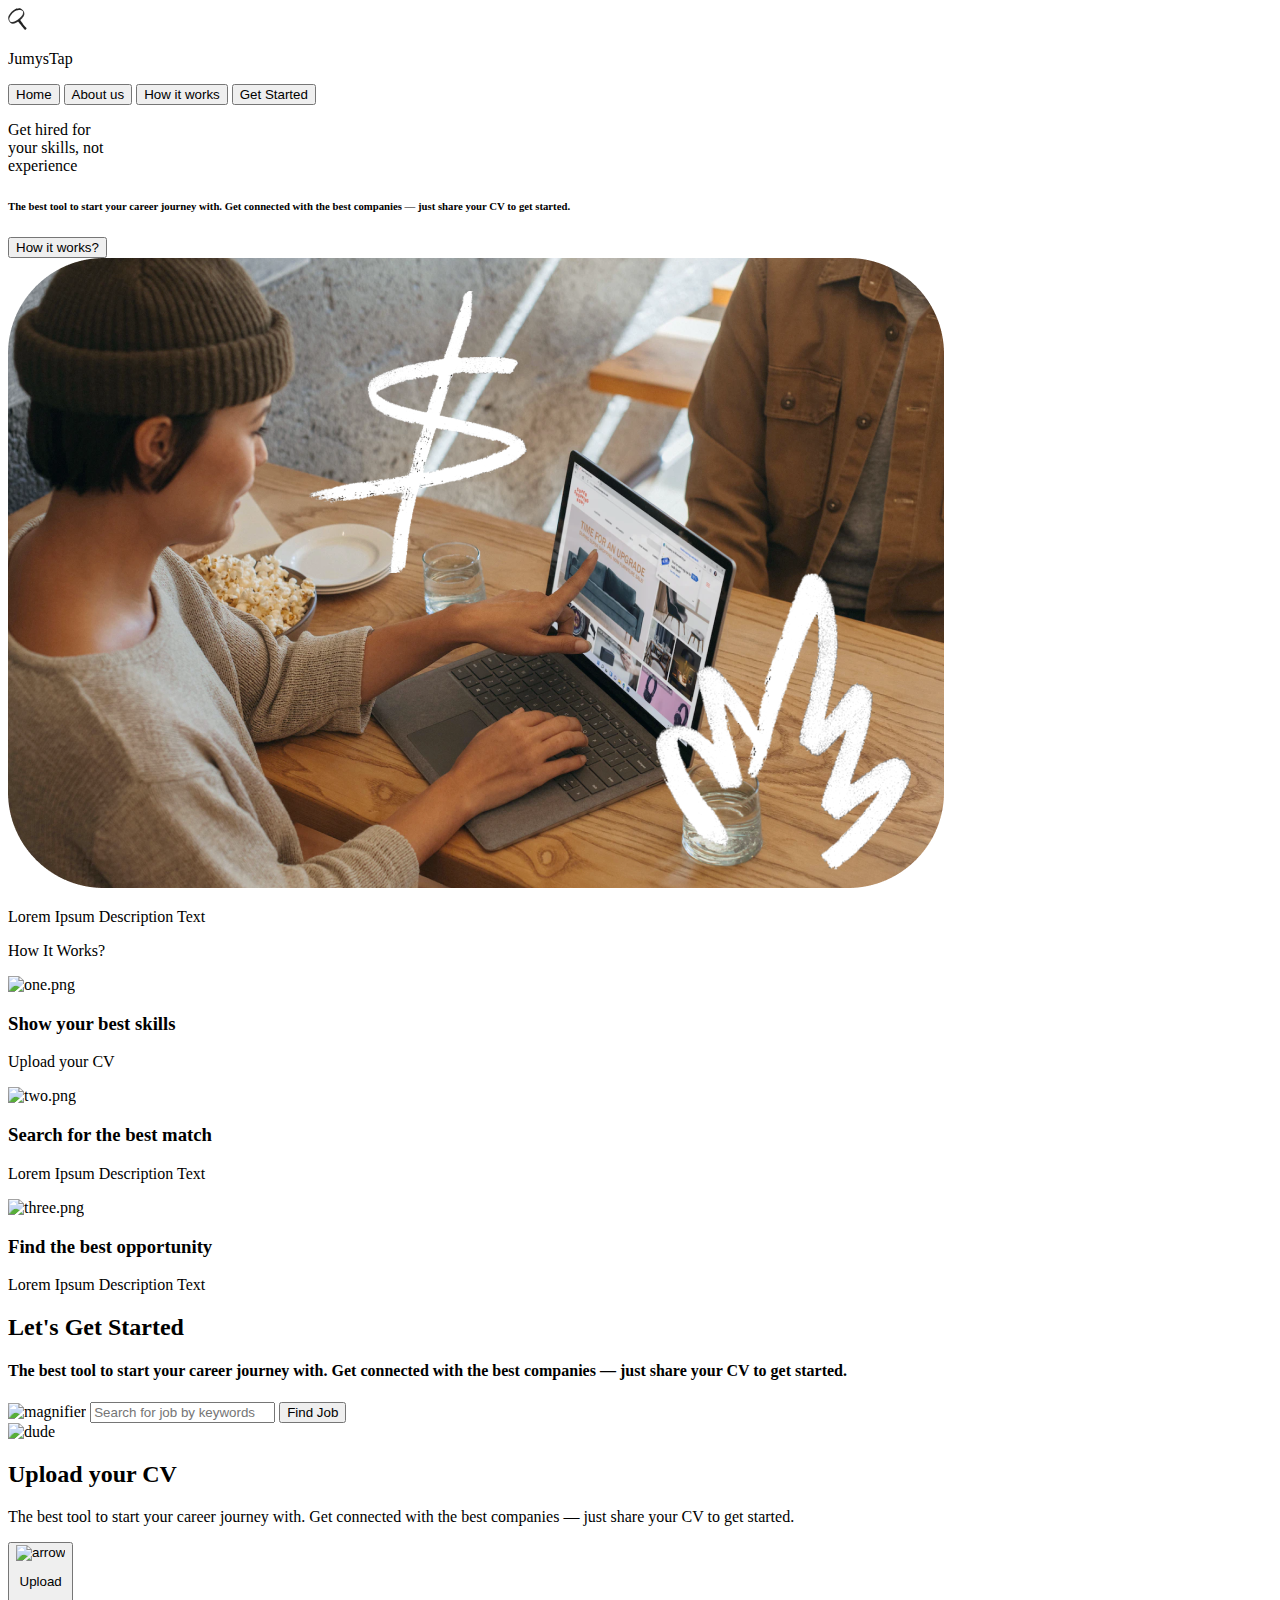
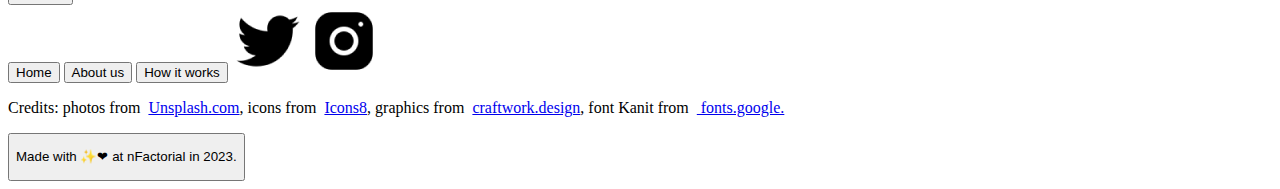
==== index.html @ 461e24a7 "deleted edits from my daughter" ====
<!DOCTYPE html>
<html>

<head>
    <meta charset="UTF-8" />
    <meta http-equiv="X-UA-Compatible" content="IE=edge" />
    <meta name="viewport" content="width=device-width, initial-scale=1.0" />
    <title>JumysTap</title>
    <link rel="stylesheet" href="/style.css">
    <link rel="stylesheet" href="/project2-mediaquery.css">
</head>

<body>
    <section class="section-welcome">
        <div class="navbar">
            <div class="nav-logo">
                <img src="./assets/magnifier 1.png" alt="magnifier">
                <p class="text">JumysTap</p>
            </div>
            <div class="nav-buttons">
                <button class="home">Home</button>
                <button class="about-us">About us</button>
                <button class="how-it-works">How it works</button>
                <button class="get-started">Get Started</button>
            </div>
        </div>
        <div class="description">
            <div class="info">
                <p class="get-hired-text">Get hired for <br> your skills, not<br> experience
                </p>
                <h6 class="best-tool-text">The best tool to start your career journey with. Get connected
                    with the best companies — just share your CV to get started.
                </h6>
                <div class="how-it-works-button">
                    <button >How it works?</button>
                </div>
            </div>
            <img class="visual" src="/assets/VisualContent1.png" alt="VisualContent">            
        </div>
    </section>
    <section class="section-how-it-works">
        <div class="how-it-works">
            <div class="text-box">
                <p class="small-text">Lorem Ipsum Description Text</p>
                <p class="upper-text">How It Works?</p>
            </div>
            <div class="steps">
                <div class="first-step">
                    <img src="/assets/1.png" alt="one.png">
                    <h3 class="title1">Show your best skills</h3>
                    <p class="description1">Upload your CV</p>
                </div>
                <div class="second-step">
                    <img src="/assets/2.png" alt="two.png">
                    <h3 class="title2">Search for the best match</h3>
                    <p class="description2">Lorem Ipsum Description Text</p>
                </div>
                <div class="third-step">
                    <img src="/assets/3.png" alt="three.png">
                    <h3 class="title3">Find the best opportunity</h3>
                    <p class="description3">Lorem Ipsum Description Text</p>
                </div>
            </div>
        </div>
    </section>
    <section class="section-input">
        <div class="input-field">
            <h2>Let's Get Started</h2>
            <h4>The best tool to start your career journey with. Get connected with the best companies — just share
                your CV to get started.</h4>
            <div class="input-part">
                <img src="/assets/TextField.png" alt="magnifier">
                <input type="text" name="" placeholder="Search for job by keywords" />
                <input type="submit" name="" value="Find Job">
            </div>
        </div>
    </section>
    <section class="section-CV-submission">
        <div class="CV-submission">
            <img class="visual2" src="/assets/dude.png" alt="dude">
            <div class="text-part">
                <h2>Upload your CV</h2>
                <p>The best tool to start your career journey with. Get connected with the best companies — just
                    share your CV to get started.</p>
                <button>
                    <img src="/assets/Upward Arrow.png" alt="arrow">
                    <p>Upload</p>
                </button>
            </div>
        </div>
    </section>
    <section class="section-footer">
        <div class="footer">
                <div class="links">
                    <div class="menu">
                        <button class="home-footer">Home</button>
                        <button class="about-us-footer">About us</button>
                        <button class="how-it-works-footer">How it works</button>
                        <img src="/assets/Twitter.png" alt="twitter">
                        <img src="/assets/Instagram.png" alt="instagram">
                    </div>
                    
                        <p>Credits: photos from &nbsp<a href="https://unsplash.com/@surface">Unsplash.com</a>, icons from &nbsp<a href="https://icons8.com/">Icons8</a>, graphics from &nbsp<a href="https://craftwork.design/checkout/purchase-confirmation/?payment_key=a3ba0d28aa30dfd691cd535acb1f4228">craftwork.design</a>, font Kanit from &nbsp<a href="https://fonts.google.com/specimen/Kanit"> fonts.google.</a></p>
                    
                </div>
                <div class="made-with-love">
                    <button>
                        <p>Made with ✨❤ at nFactorial in 2023.</p>
                    </button>
                </div>
        </div>
    </section>
</body>

</html>
---- project2-mediaquery.css ----
@media only screen and (max-width: 820px) {
    body {
        width: 100%;
    }

    /* section one */
    .navbar {
        width: 90%;
        padding: 5% 5%;
    }

    .nav-logo {
        width: 30%;        
    }

    .nav-logo img {
        height: 24px;
        width: 24px;
        margin-right: 10px;
    }

    .nav-logo .text {
        margin: 0;
    }

    .nav-buttons {
        width: 30%;
        margin: 0 0 0 25%;
    }

    .nav-buttons .home {
        display: none;
    }

    .nav-buttons .about-us {
        display: none;
    }

    .nav-buttons .how-it-works {
        display: none;
    }

    .description {
        padding: 9% 7%;
        flex-direction: column-reverse;
    }

    .description .info {
        width: 86%;
        margin: 0;
    }

    .description .info .get-hired-text {
        width: 100%;
        font-size: 32px;
        line-height: 120%;
        text-align: center;
        justify-content: center;
        margin-top: 15%;
    }

    .description .info .best-tool-text {
        width: 100%;
        font-size: 12px;
        line-height: 18px;
        text-align: center;
        margin: 7% 0 14% 0;
    }

    .description .info .how-it-works-button {
        width: 100%;
    }

    .description .visual {
        width: 87%;
        height: 58%;
    }

    /* section two */

    .section-how-it-works .how-it-works {
        padding: 15% 7%;
    }

    .text-box {
        margin-bottom: 15%;
        width: 100%;
    
    }

    .text-box .small-text {
        margin-bottom: 3%;
    }
    
    .text-box .upper-text {
        font-size: 32px;
    }

    .steps {
        flex-direction: column;
        width: 100%;
    }

    .steps .first-step {
        width: 100%;
        margin-bottom: 13%;
    }
    
    
    .steps .second-step {
        width: 100%;
        margin-bottom: 13%;
    }
    
    .steps .third-step {
        width: 100%;
    }

    .steps img {
        height: 42px;
        width: 42px;
    }

    .steps h3 {
        font-size: 20px;
        line-height: 24px;
        margin-top: 8%;
        margin-bottom: 4%;
    }
    
    .steps p {
        font-size: 14px;
        line-height: 18px;
    }

    /* Section three */

    .section-input {
        padding: 15% 7%;        
    }

    .section-input .input-field {
        width: 100%;
    }

    .section-input .input-field .lets-get-started-text {
        margin: 0 0 32px 0;
    }

    .section-input .input-field h2 {
        justify-content: center;
        width: 100%;
        font-size: 24px;
        line-height: 120%;
        margin: 0 0 10% 0;
    }

    .section-input .input-field h4 {
        text-align: center;
        font-size: 15px;
        line-height: 18px;
        margin: 0 0 10% 0;
    }

    .section-input .input-field .input-part {
        flex-direction: column;
        align-items: center;
        width: 100%;
    }

    .input-part img {
        display: none;
    }

    .section-input .input-field .input-part input[type="text"] {
        width: 312px;
        margin: 0 0 10% 0;
        background: url(/assets/TextField.png) no-repeat scroll 13px 13px;
        background-color: #fff;
    }
    
    /* Section four */

    .section-CV-submission {
        padding: 17% 7%;
        /* width: 100%; */
    }

    .CV-submission {
        flex-direction: column;
        /* width: 86%; */
    }

    .CV-submission .visual2 {
        width: 100%;
        height: 67%;
        border-radius: 32px;
        margin: 0 0 35% 0;
    }
    
    .CV-submission .text-part h2 {
        font-size: 24px;
        line-height: 120%;
        margin: 0 0 10% 0;
    }
    
    .CV-submission .text-part p {
        font-size: 14px;
        line-height: 18px;
        margin: 0 0 10% 0;
    }

    /* Footer */
    
    .footer {
        padding: 10% 7% 10% 7%;
        gap: 0;
        /* height: 620px; */
    }

    .footer .links {
        flex-direction: column;
    }

    .footer .links .menu {
        flex-direction: column;
        align-items: flex-start;
    }

    .footer .links .menu .about-us-footer {
        margin: 16px 0 0 0;
    }
    
     .footer .links .menu .how-it-works-footer {
        margin: 16px 0 0 0;
    }

    .footer .links .menu img {
        width: 24px;
        height: 24px;
        margin: 16px 12px 0 12px;
    }
    
    .footer .links .credits {
        display: flex;
        flex-direction: row;
        justify-content: flex-start;
        align-items: center;
        text-align: left;
        padding: 0px;
    }

    .footer .links  p {
        font-size: 15px;
        line-height: 24px;
        padding: 10% 0 10% 0;
        margin: 0;
        display: inline-block;
    }

    .footer .made-with-love {
        width: 100%;
    }

    .footer .made-with-love button {
        justify-content: flex-start;
    }
}
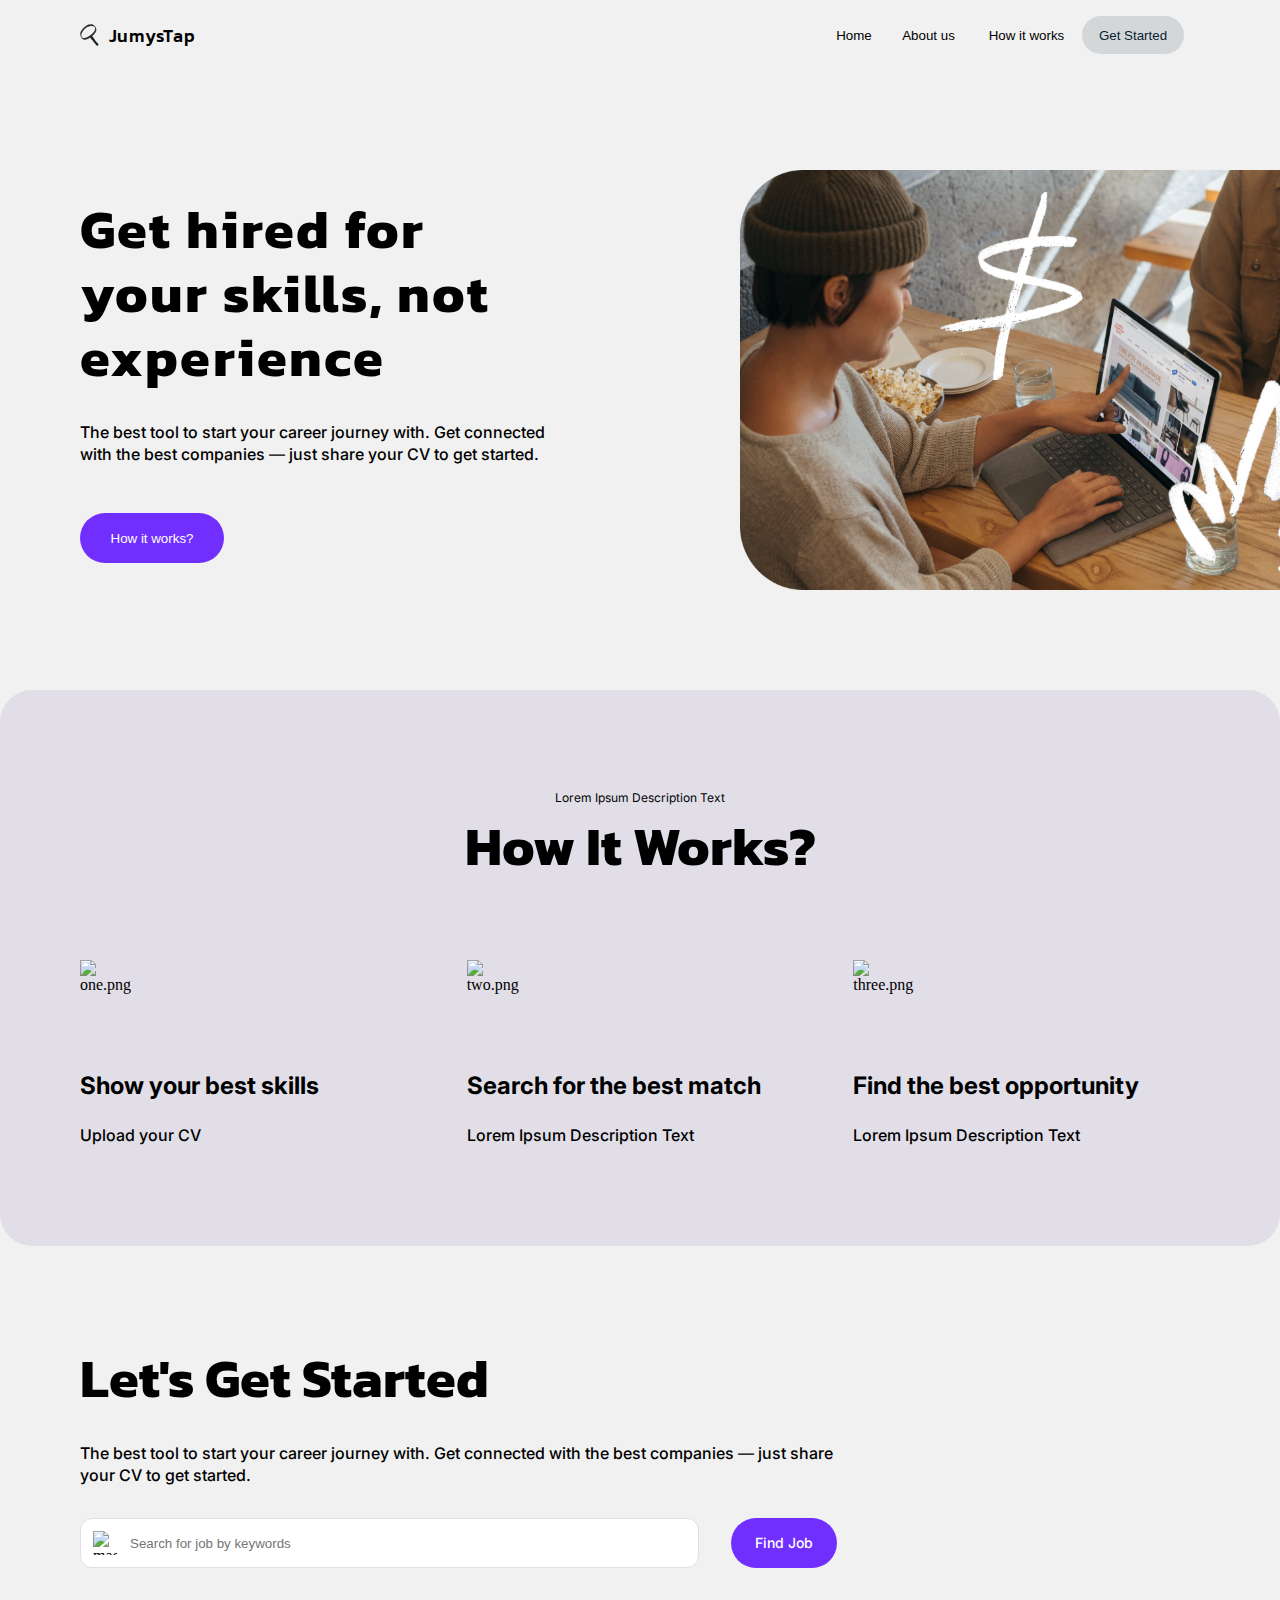
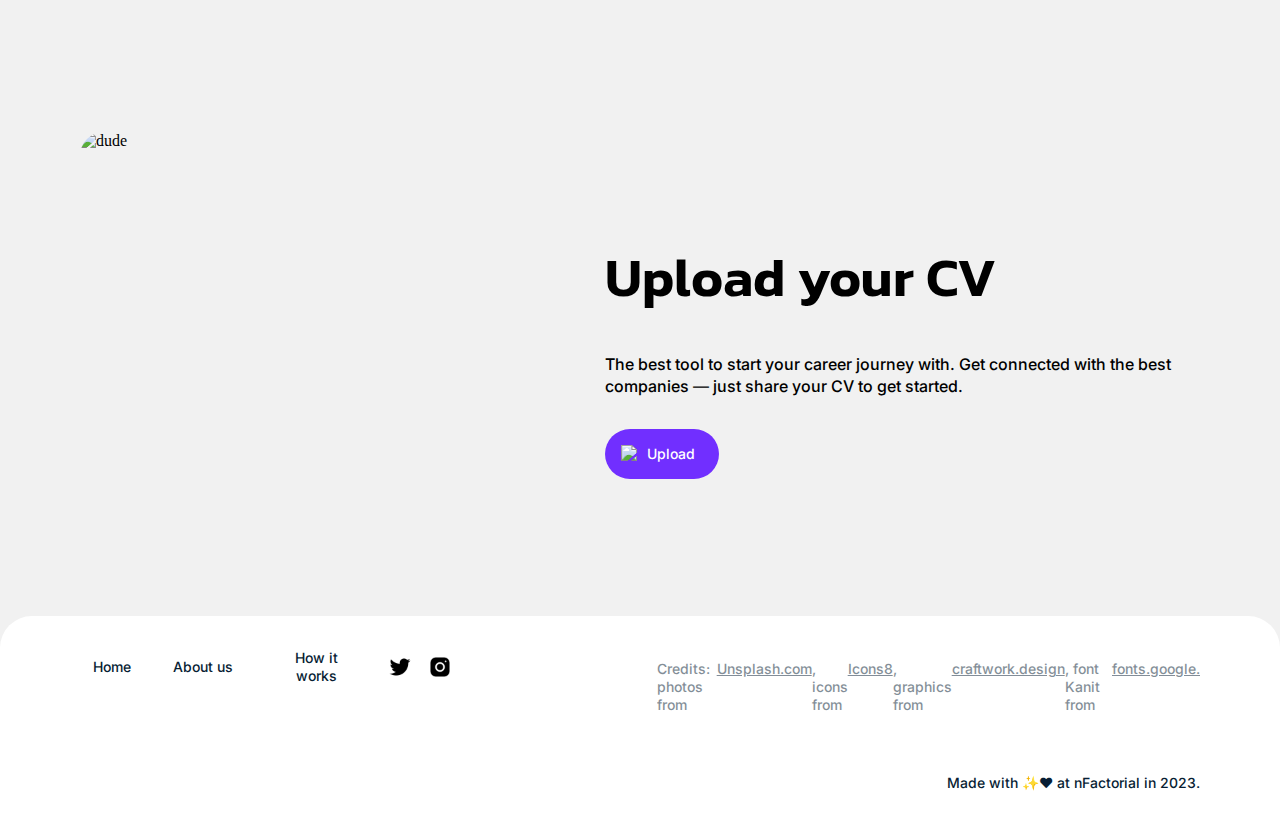
==== commit 49fcf499: "deleted css file for media queries" ====
--- a/index.html
+++ b/index.html
@@ -7,7 +7,6 @@
     <meta name="viewport" content="width=device-width, initial-scale=1.0" />
     <title>JumysTap</title>
     <link rel="stylesheet" href="/style.css">
-    <link rel="stylesheet" href="/project2-mediaquery.css">
 </head>
 
 <body>
--- a/style.css
+++ b/style.css
@@ -0,0 +1,922 @@
+@import url('https://fonts.googleapis.com/css2?family=Kanit:wght@500&display=swap');
+@import url('https://fonts.googleapis.com/css2?family=Inter:wght@500&display=swap');
+
+body {
+    margin: 0;
+    width: 100%;
+    background-color: #F1F1F1;
+
+}
+
+button {
+    border: none;
+}
+
+/* Section one */
+
+.section-welcome {
+    background-color: #F1F1F1;
+
+}
+
+/* Navbar */
+
+.navbar {
+    display: flex;
+    justify-content: space-between;
+    align-items: center;
+    padding-left: 80px;
+    padding-right: 80px;
+    /* height: 62px; */
+}
+
+.nav-logo {
+    display: flex;
+    align-items: center;
+    height: 22px;
+    width: 114.68px;
+}
+
+.nav-logo img {
+    height: 22px;
+    width: 18.68px;
+}
+
+.nav-logo .text {
+    margin-left: 10px;
+    font-family: 'Kanit', sans-serif;
+    font-size: 18px;
+    letter-spacing: 0.04em;
+    font-style: normal;
+    font-weight: 500;
+}
+
+.nav-buttons {
+    display: flex;
+    justify-content: flex-end;
+    align-items: flex-start;
+    color: #081E34;
+    margin: 16px;
+    width: 410px;
+    height: 38px;
+    font-family: 'Inter', sans-serif;
+    font-style: normal;
+    font-weight: 500;
+    font-size: 14px;
+    line-height: 18px;
+}
+
+.nav-buttons .home {
+    background-color: transparent;
+    height: 38px;
+    width: 64px;
+    padding: 10px, 12px, 10px, 12px;
+}
+
+.nav-buttons .about-us {
+    background-color: transparent;
+    height: 38px;
+    width: 85px;
+    padding: 10px, 12px, 10px, 12px;
+}
+
+.nav-buttons .how-it-works {
+    background-color: transparent;
+    height: 38px;
+    width: 111px;
+    padding: 10px, 12px, 10px, 12px;
+}
+
+.nav-buttons .get-started {
+    background-color: rgba(8, 30, 52, 0.12);
+    color: #081E34;
+    height: 38px;
+    width: 102px;
+    border-radius: 100px;
+    padding: 10px, 12px, 10px, 12px;
+}
+
+/* Description  */
+
+.description {
+    display: flex;
+    align-items: center;
+    padding: 100px 80px 100px 80px;
+    /* height: 620px; */
+}
+
+.description .info {
+    display: flex;
+    flex-direction: column;
+    align-items: flex-start;
+    width: 495px;
+    /* height: 366px; */
+    margin-right: 165px;
+}
+
+.description .info .get-hired-text {
+    width: 495px;
+    /* height: 192px; */
+    font-family: 'Kanit', sans-serif;
+    font-size: 54px;
+    letter-spacing: 0.04em;
+    font-style: normal;
+    font-weight: 700;
+    line-height: 64px;
+    display: flex;
+    align-items: center;
+    color: #000;
+    order: 0;
+    padding: 0;
+    margin: 0;
+}
+
+.description .info .best-tool-text {
+    width: 495px;
+    /* height: 44px; */
+    font-family: 'Inter', sans-serif;
+    font-style: normal;
+    font-weight: 500;
+    font-size: 16px;
+    line-height: 22px;
+    display: flex;
+    align-items: center;
+    padding: 0;
+    margin: 32px 0 48px 0;
+}
+.description .info .how-it-works-button {
+    display: flex;
+    align-items: center;
+    justify-content: center;
+}
+
+.description .info .how-it-works-button button {
+    display: flex;
+    align-items: center;
+    justify-content: center;
+    height: 50px;
+    width: 144px;
+    background-color: #712FFF;
+    color: #FFFFFF;
+    border-radius: 100px;
+}
+
+.description .visual {
+    width: 619px;
+    height: 420px;
+    border-radius: 32px;
+}
+
+/* Section two */
+
+.section-how-it-works {
+    background-color: #F1F1F1;
+}
+
+.section-how-it-works .how-it-works {
+        display: flex;
+        flex-direction: column;
+        justify-content: center;
+        align-items: center;
+        background-color: #E1DEE7;
+        padding: 100px 80px;
+        border-radius: 32px;    
+}
+
+.text-box {
+    display: flex;
+    flex-direction: column;
+    justify-content: center;
+    align-items: center;
+    margin-bottom: 86px;
+
+}
+
+.text-box .small-text {
+    margin-top: 0px;
+    margin-bottom: 12px;
+    font-family: 'Inter', sans-serif;
+    font-style: normal;
+    font-weight: 400;
+    font-size: 12px;
+    line-height: 16px;
+}
+
+.text-box .upper-text {
+    margin-bottom: 0px;
+    margin-top: 0px;
+    font-family: 'Kanit', sans-serif;
+    font-style: normal;
+    font-weight: 700;
+    font-size: 54px;
+    line-height: 56px;
+}
+
+.steps {
+    display: flex;
+    align-items: flex-start;
+    justify-content: space-between;
+    width: 100%;
+}
+
+.steps .first-step {
+    display: flex;
+    flex-direction: column;
+    align-items: flex-start;
+    width: 400px;
+    /* height: 186px; */
+    margin-right: 40px;
+}
+
+
+.steps .second-step {
+    display: flex;
+    flex-direction: column;
+    align-items: flex-start;
+    width: 400px;
+    /* height: 186px; */
+    margin-right: 40px;
+}
+
+.steps .third-step {
+    display: flex;
+    flex-direction: column;
+    align-items: flex-start;
+    width: 400px;
+    /* height: 186px; */
+}
+
+.steps img {
+    height: 64px;
+    width: 64px;
+}
+
+.steps h3 {
+    font-family: 'Inter', sans-serif;
+    font-style: normal;
+    font-weight: 700;
+    font-size: 24px;
+    line-height: 28px;
+    margin-top: 48px;
+    margin-bottom: 24px;
+}
+
+.steps p {
+    font-family: 'Inter', sans-serif;
+    font-style: normal;
+    font-weight: 500;
+    font-size: 16px;
+    line-height: 22px;
+    margin: 0;
+}
+
+/* Section three */
+
+.section-input {
+    /* height: 422px; */
+    display: flex;
+    flex-direction: row;
+    align-items: center;
+    padding: 100px 80px;
+    background-color: #F1F1F1;
+
+}
+
+.section-input .input-field {
+    display: flex;
+    flex-direction: column;
+    align-items: flex-start;
+    width: 757px;
+    /* height: 222px; */
+}
+
+.section-input .input-field .lets-get-started-text {
+    display: flex;
+    align-items: center;
+    font-family: 'Kanit', sans-serif;
+    font-style: normal;
+    font-weight: 700;
+    font-size: 54px;
+    line-height: 64px;
+    margin: 0 0 32px 0;
+}
+
+.section-input .input-field h2 {
+    display: flex;
+    align-items: center;
+    font-family: 'Kanit', sans-serif;
+    font-style: normal;
+    font-weight: 700;
+    font-size: 54px;
+    line-height: 64px;
+    margin: 0 0 32px 0;
+}
+
+.section-input .input-field h4 {
+    display: flex;
+    align-items: center;
+    font-family: 'Inter', sans-serif;
+    font-style: normal;
+    font-weight: 500;
+    font-size: 16px;
+    line-height: 22px;
+    margin: 0 0 32px 0;
+}
+
+.section-input .input-field .input-part {
+    display: flex;
+    align-items: flex-start;
+    /* height: 50px; */
+}
+
+.input-part img {
+    position: relative;
+    width: 24px;
+    height: 24px;
+    left: 13px;
+    top: 13px;
+    opacity: 0.99;
+}
+
+.section-input .input-field .input-part input[type="text"] {
+    background-color: #FFFFFF;
+    box-sizing: border-box;
+    width: 619px;
+    height: 50px;
+    border: 1px solid #E1DEE7;
+    border-radius: 12px;
+    padding: 0 0 0 49px;
+    margin: 0 32px 0 -24px;
+}
+
+.section-input .input-field .input-part input[type="submit"] {
+    display: flex;
+    align-items: center;
+    text-align: center;
+    background-color: #712FFF;
+    box-sizing: border-box;
+    width: 106px;
+    height: 50px;
+    border-radius: 100px;
+    border: none;
+    color: #FFFFFF;
+    font-family: 'Inter', sans-serif;
+    font-style: normal;
+    font-weight: 500;
+    font-size: 14px;
+    line-height: 18px;
+    padding: 16px 24px 16px 24px;
+}
+
+/* Section four */
+
+.section-CV-submission {
+    display: flex;
+    flex-direction: row;
+    align-items: center;
+    padding: 64px 80px;
+    /* height: 548px; */
+    background-color: #F1F1F1;
+}
+
+.CV-submission {
+    display: flex;
+    flex-direction: row;
+    align-items: center;
+}
+
+.CV-submission .visual2 {
+    /* position: relative; */
+    width: 619px;
+    height: 420px;
+    border-radius: 24px;
+    /* overflow: hidden; */
+    margin-right: 128px;
+}
+
+/* .CV-submission .visual .dude {
+    position: absolute;
+    width: 700px;
+    height: 466.67px;
+    left: -40px;
+    top: -23px;
+}
+
+.CV-submission .visual .star {
+    position: absolute;
+    width: 97px;
+    height: 94px;
+    left: 213px;
+    top: 28px;
+}
+
+.CV-submission .visual .lightning {
+    position: absolute;
+    width: 87px;
+    height: 144px;
+    left: 22px;
+    top: 138px;
+} */
+
+.CV-submission .text-part {
+    display: flex;
+    flex-direction: column;
+    align-items: flex-start;
+    padding: 0px;
+}
+
+.CV-submission .text-part h2 {
+    display: flex;
+    align-items: center;
+    text-align: center;
+    font-family: 'Kanit', sans-serif;
+    font-style: normal;
+    font-weight: 600;
+    font-size: 54px;
+    line-height: 56px;
+    margin-bottom: 32px;
+}
+
+.CV-submission .text-part p {
+    display: flex;
+    align-items: center;
+    font-family: 'Inter', sans-serif;
+    font-style: normal;
+    font-weight: 500;
+    font-size: 16px;
+    line-height: 22px;
+    margin-bottom: 32px;
+}
+
+.CV-submission .text-part button {
+    width: 114px;
+    height: 50px;
+    display: flex;
+    flex-direction: row;
+    justify-content: center;
+    align-items: center;
+    padding: 16px 24px 16px 16px;
+    background: #712FFF;
+    border-radius: 100px;
+}
+
+.CV-submission .text-part button p {
+    display: flex;
+    align-items: center;
+    text-align: center;
+    font-family: 'Inter', sans-serif;
+    font-style: normal;
+    font-weight: 500;
+    font-size: 14px;
+    line-height: 18px;
+    color: #FFFFFF;
+    margin: 0 0 0 8px;
+    padding: 0;
+}
+
+.CV-submission .text-part button img {
+    width: 18px;
+    height: 18px;
+}
+
+/* Footer  */
+
+.frame {
+    /* height: 172px; */
+}
+
+.footer {
+    display: flex;
+    flex-direction: column;
+    align-items: flex-end;
+    padding: 32px 80px;
+    gap: 32px;
+    /* position: relative;
+    left: 0px;
+    top: 0px; */
+    background: #FFFFFF;
+    border-radius: 32px 32px 0px 0px;
+}
+
+.footer .links {
+    display: flex;
+    flex-direction: row;
+    justify-content: flex-end;
+    align-items: flex-start;
+    padding: 0px;
+    /* gap: 185px;
+    height: 38px; */
+}
+
+.footer .links .menu {
+    display: flex;
+    flex-direction: row;
+    justify-content: center;
+    align-items: center;
+    padding: 0px;
+    /* gap: 16px; */
+    /* height: 38px; */
+}
+
+.footer .links .menu button {
+    display: flex;
+    flex-direction: column;
+    justify-content: center;
+    align-items: center;
+    padding: 10px 12px;
+    /* gap: 8px; */
+    border-radius: 100px;
+    font-family: 'Inter', sans-serif;
+    font-style: normal;
+    font-weight: 500;
+    font-size: 14px;
+    line-height: 18px;
+    display: flex;
+    align-items: center;
+    text-align: center;
+    color: #081E34;
+    background-color: #FFFFFF;
+
+}
+
+.footer .links .menu .home-footer {
+    width: 64px;
+    height: 38px;
+}
+
+.footer .links .menu .about-us-footer {
+    width: 85px;
+    height: 38px;
+    margin-left: 16px;
+}
+
+ .footer .links .menu .how-it-works-footer {
+    width: 111px;
+    height: 38px;
+    margin-left: 16px;
+}
+
+ .footer .links .menu img {
+    width: 24px;
+    height: 24px;
+    margin-left: 16px;
+}
+
+ .footer .links .credits {
+    display: flex;
+    flex-direction: row;
+    justify-content: center;
+    align-items: center;
+    padding: 0px;
+    /* gap: 16px; */
+
+    /* height: 38px; */
+}
+
+ /* .footer .links .credits button {
+    display: flex;
+    flex-direction: column;
+    justify-content: center;
+    align-items: center;
+    padding: 10px 12px;
+    gap: 8px;
+    border-radius: 100px;
+    background-color: #FFFFFF;
+} */
+
+ .footer .links p {
+    font-family: 'Inter', sans-serif;
+    font-style: normal;
+    font-weight: 500;
+    font-size: 14px;
+    line-height: 18px;
+    display: flex;
+    align-items: left;
+    text-align: left;
+    justify-content: center;
+    color: #081E34;
+    opacity: 0.5;
+    padding: 0;
+    max-width: 779px;
+    margin: 12px 0 0 205px;
+    /* overflow: hidden;
+    white-space: nowrap;
+    text-overflow: ellipsis; */
+}
+
+ .footer .made-with-love {
+    display: flex;
+    flex-direction: row;
+    align-items: center;
+    padding: 0px;
+    /* gap: 16px; */
+    /* height: 38px; */
+}
+
+ .footer .made-with-love button {
+    display: flex;
+    flex-direction: column;
+    justify-content: center;
+    align-items: center;
+    padding: 10px 0px;
+    gap: 8px;
+    height: 38px;
+    border-radius: 100px;
+    background-color: #FFFFFF;
+}
+
+.footer .made-with-love button p {
+    font-family: 'Inter';
+    font-style: normal;
+    font-weight: 500;
+    font-size: 14px;
+    line-height: 18px;
+    display: flex;
+    align-items: center;
+    text-align: center;
+    color: #081E34;
+}
+
+a:link {
+    color: #081E34;
+}
+
+a:visited {
+    color: #081E34
+}
+
+a:hover {
+    color: #081E34
+}
+
+a:active {
+    color: #081E34
+}
+
+@media only screen and (max-width: 820px) {
+    body {
+        width: 100%;
+    }
+
+    /* section one */
+    .navbar {
+        width: 90%;
+        padding: 5% 5%;
+    }
+
+    .nav-logo {
+        width: 30%;        
+    }
+
+    .nav-logo img {
+        height: 24px;
+        width: 24px;
+        margin-right: 10px;
+    }
+
+    .nav-logo .text {
+        margin: 0;
+    }
+
+    .nav-buttons {
+        width: 30%;
+        margin: 0 0 0 25%;
+    }
+
+    .nav-buttons .home {
+        display: none;
+    }
+
+    .nav-buttons .about-us {
+        display: none;
+    }
+
+    .nav-buttons .how-it-works {
+        display: none;
+    }
+
+    .description {
+        padding: 9% 7%;
+        flex-direction: column-reverse;
+    }
+
+    .description .info {
+        width: 86%;
+        margin: 0;
+    }
+
+    .description .info .get-hired-text {
+        width: 100%;
+        font-size: 32px;
+        line-height: 120%;
+        text-align: center;
+        justify-content: center;
+        margin-top: 15%;
+    }
+
+    .description .info .best-tool-text {
+        width: 100%;
+        font-size: 12px;
+        line-height: 18px;
+        text-align: center;
+        margin: 7% 0 14% 0;
+    }
+
+    .description .info .how-it-works-button {
+        width: 100%;
+    }
+
+    .description .visual {
+        width: 87%;
+        height: 58%;
+    }
+
+    /* section two */
+
+    .section-how-it-works .how-it-works {
+        padding: 15% 7%;
+    }
+
+    .text-box {
+        margin-bottom: 15%;
+        width: 100%;
+    
+    }
+
+    .text-box .small-text {
+        margin-bottom: 3%;
+    }
+    
+    .text-box .upper-text {
+        font-size: 32px;
+    }
+
+    .steps {
+        flex-direction: column;
+        width: 100%;
+    }
+
+    .steps .first-step {
+        width: 100%;
+        margin-bottom: 13%;
+    }
+    
+    
+    .steps .second-step {
+        width: 100%;
+        margin-bottom: 13%;
+    }
+    
+    .steps .third-step {
+        width: 100%;
+    }
+
+    .steps img {
+        height: 42px;
+        width: 42px;
+    }
+
+    .steps h3 {
+        font-size: 20px;
+        line-height: 24px;
+        margin-top: 8%;
+        margin-bottom: 4%;
+    }
+    
+    .steps p {
+        font-size: 14px;
+        line-height: 18px;
+    }
+
+    /* Section three */
+
+    .section-input {
+        padding: 15% 7%;        
+    }
+
+    .section-input .input-field {
+        width: 100%;
+    }
+
+    .section-input .input-field .lets-get-started-text {
+        margin: 0 0 32px 0;
+    }
+
+    .section-input .input-field h2 {
+        justify-content: center;
+        width: 100%;
+        font-size: 24px;
+        line-height: 120%;
+        margin: 0 0 10% 0;
+    }
+
+    .section-input .input-field h4 {
+        text-align: center;
+        font-size: 15px;
+        line-height: 18px;
+        margin: 0 0 10% 0;
+    }
+
+    .section-input .input-field .input-part {
+        flex-direction: column;
+        align-items: center;
+        width: 100%;
+    }
+
+    .input-part img {
+        display: none;
+    }
+
+    .section-input .input-field .input-part input[type="text"] {
+        width: 312px;
+        margin: 0 0 10% 0;
+        background: url(/assets/TextField.png) no-repeat scroll 13px 13px;
+        background-color: #fff;
+    }
+    
+    /* Section four */
+
+    .section-CV-submission {
+        padding: 17% 7%;
+        /* width: 100%; */
+    }
+
+    .CV-submission {
+        flex-direction: column;
+        /* width: 86%; */
+    }
+
+    .CV-submission .visual2 {
+        width: 100%;
+        height: 67%;
+        border-radius: 32px;
+        margin: 0 0 35% 0;
+    }
+    
+    .CV-submission .text-part h2 {
+        font-size: 24px;
+        line-height: 120%;
+        margin: 0 0 10% 0;
+    }
+    
+    .CV-submission .text-part p {
+        font-size: 14px;
+        line-height: 18px;
+        margin: 0 0 10% 0;
+    }
+
+    /* Footer */
+    
+    .footer {
+        padding: 10% 7% 10% 7%;
+        gap: 0;
+    }
+
+    .footer .links {
+        flex-direction: column;
+    }
+
+    .footer .links .menu {
+        flex-direction: column;
+        align-items: flex-start;
+    }
+
+    .footer .links .menu .about-us-footer {
+        margin: 16px 0 0 0;
+    }
+    
+     .footer .links .menu .how-it-works-footer {
+        margin: 16px 0 0 0;
+    }
+
+    .footer .links .menu img {
+        width: 24px;
+        height: 24px;
+        margin: 16px 12px 0 12px;
+    }
+    
+    .footer .links .credits {
+        display: flex;
+        flex-direction: row;
+        justify-content: flex-start;
+        align-items: center;
+        text-align: left;
+        padding: 0px;
+    }
+
+    .footer .links  p {
+        font-size: 15px;
+        line-height: 24px;
+        padding: 10% 0 10% 0;
+        margin: 0;
+        display: inline-block;
+    }
+
+    .footer .made-with-love {
+        width: 100%;
+    }
+
+    .footer .made-with-love button {
+        justify-content: flex-start;
+    }
+}